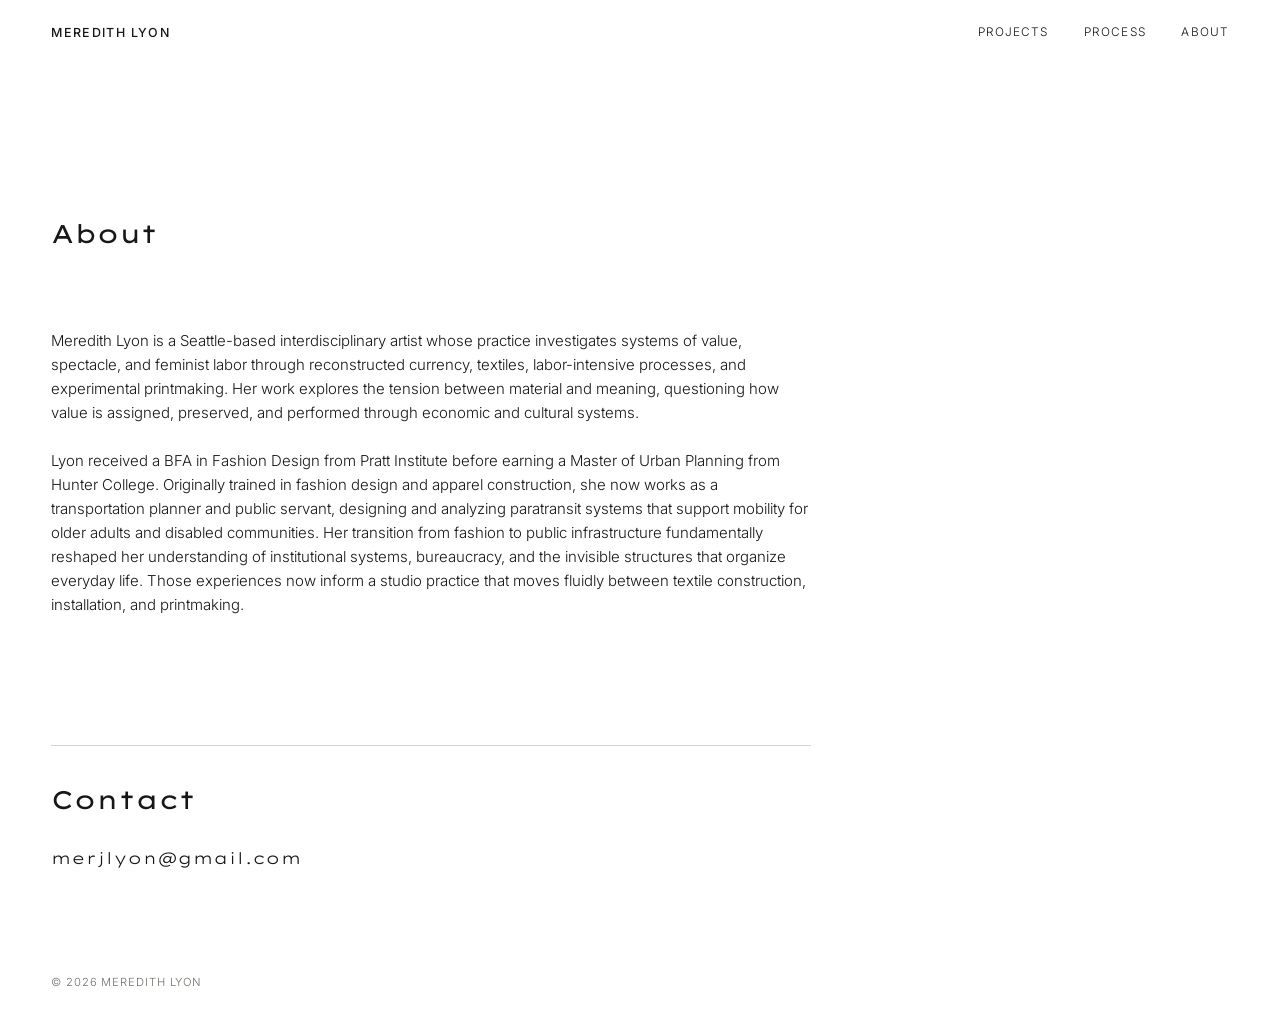
==== about.html @ 06076e41 "b" ====
<!doctype html>
<html lang="en">
<head>
  <meta charset="utf-8">
  <meta name="viewport" content="width=device-width, initial-scale=1">
  <link rel="preconnect" href="https://fonts.googleapis.com">
  <link rel="preconnect" href="https://fonts.gstatic.com" crossorigin>
  <link href="https://fonts.googleapis.com/css2?family=Inter:wght@300;400;500&family=Lexend+Peta:wght@300;400&display=swap" rel="stylesheet">
  <link rel="stylesheet" href="styles.css">
  <meta name="description" content="About interdisciplinary artist Meredith Lyon.">
  <title>About — Meredith Lyon</title>
</head>
<body>
  <header class="site-header">
    <a class="site-name" href="index.html">Meredith Lyon</a>
    <button class="menu-button" type="button" aria-expanded="false" aria-controls="site-nav">Menu</button>
    <nav id="site-nav" class="site-nav" aria-label="Primary navigation">
      <a href="projects.html">Projects</a>
      <a href="process.html">Process</a>
      <a href="about.html">About</a>
    </nav>
  </header>
  <main>
    <section class="section" aria-labelledby="about-title">
      <div class="section-heading"><h1 id="about-title">About</h1></div>
      <div class="about-text">
        <p>Meredith Lyon is a Seattle-based interdisciplinary artist whose practice investigates systems of value, spectacle, and feminist labor through reconstructed currency, textiles, labor-intensive processes, and experimental printmaking. Her work explores the tension between material and meaning, questioning how value is assigned, preserved, and performed through economic and cultural systems.</p>
        <p>Lyon received a BFA in Fashion Design from Pratt Institute before earning a Master of Urban Planning from Hunter College. Originally trained in fashion design and apparel construction, she now works as a transportation planner and public servant, designing and analyzing paratransit systems that support mobility for older adults and disabled communities. Her transition from fashion to public infrastructure fundamentally reshaped her understanding of institutional systems, bureaucracy, and the invisible structures that organize everyday life. Those experiences now inform a studio practice that moves fluidly between textile construction, installation, and printmaking.</p>
      </div>
      <div class="about-contact">
        <h2>Contact</h2>
        <a class="contact-link" href="mailto:merjlyon@gmail.com">merjlyon@gmail.com</a>
      </div>
    </section>
  </main>
  <footer class="site-footer"><p>© <span id="year"></span> Meredith Lyon</p></footer>
  <script src="script.js"></script>
</body>
</html>
---- styles.css ----
:root {
  --background: #fff;
  --surface: #fff;
  --text: #171717;
  --muted: #73706a;
  --line: #d7d3ca;
  --max-width: 1380px;
  --page-padding: clamp(20px, 4vw, 64px);
}

* {
  box-sizing: border-box;
}

html {
  scroll-behavior: smooth;
}

body {
  margin: 0;
  background: var(--background);
  color: var(--text);
  font-family: "Inter", Arial, sans-serif;
  font-size: 15px;
  font-weight: 300;
  line-height: 1.6;
}

img,
video {
  display: block;
  max-width: 100%;
}

img {
  width: 100%;
  height: auto;
}

a {
  color: inherit;
  text-decoration: none;
}

a:hover,
a:focus-visible {
  text-decoration: underline;
  text-underline-offset: 0.25em;
}

button {
  font: inherit;
}


/* ---------------------------------
   LANDING PAGE
---------------------------------- */

.entry-screen {
  position: fixed;
  inset: 0;
  display: grid;
  place-items: center;
  min-height: 100vh;
  overflow: hidden;
  background: #111;
}

.entry-art {
  position: absolute;
  inset: -5%;
  background-image: url("assets/1000-front-detail.jpg");
  background-size: cover;
  background-position: center 70%;

  filter: grayscale(15%) contrast(90%);
  transform: scale(2.1);
  opacity: 0.6;
}

.entry-overlay {
  position: absolute;
  inset: 0;
  background:
    linear-gradient(
      to bottom,
      rgba(9, 9, 9, 0.25),
      rgba(9, 9, 9, 0.58)
    ),
    radial-gradient(
      circle at center,
      rgba(255, 255, 255, 0.08),
      transparent 52%
    );
}

.entry-content {
  position: relative;
  z-index: 2;
  width: min(92vw, 900px);
  padding: 42px;
  color: #fff;
  text-align: center;
}

.entry-name {
  margin: 0 0 12px;
  font-family: "Lexend Peta", sans-serif;
  font-size: clamp(2.2rem, 5vw, 4.6rem);
  font-weight: 400;
  letter-spacing: -0.08em;
  opacity: 0.6;
}

.entry-nav {
  display: flex;
  justify-content: center;
  flex-wrap: wrap;
  gap: 14px 20px;
  margin-top: 28px;
}

.entry-nav a {
  font-size: 0.74rem;
  letter-spacing: 0.09em;
  text-transform: uppercase;
}


/* ---------------------------------
   SITE HEADER
---------------------------------- */

.site-header {
  position: sticky;
  top: 0;
  z-index: 20;
  display: flex;
  align-items: center;
  justify-content: space-between;
  min-height: 66px;
  padding: 0 var(--page-padding);
  background: color-mix(
    in srgb,
    var(--background) 93%,
    transparent
  );
  border-bottom: 1px solid transparent;
  backdrop-filter: blur(15px);
}

.site-header.is-scrolled {
  border-bottom-color: var(--line);
}

.site-name {
  font-size: 0.78rem;
  font-weight: 500;
  letter-spacing: 0.11em;
  text-transform: uppercase;
}

.site-nav {
  display: flex;
  gap: clamp(18px, 2.8vw, 36px);
  font-size: 0.74rem;
  letter-spacing: 0.09em;
  text-transform: uppercase;
}

.menu-button {
  display: none;
  border: 0;
  background: transparent;
  color: var(--text);
  cursor: pointer;
  letter-spacing: 0.08em;
  text-transform: uppercase;
}


/* ---------------------------------
   SHARED PAGE LAYOUT
---------------------------------- */

.section,
.site-footer {
  width: min(100%, var(--max-width));
  margin-inline: auto;
  padding-inline: var(--page-padding);
}

.section {
  padding-top: clamp(90px, 12vw, 170px);
}

.section-heading {
  margin-bottom: clamp(44px, 7vw, 82px);
}

h1,
h2,
h3 {
  margin: 0;
  font-family: "Lexend Peta", sans-serif;
  font-weight: 400;
  line-height: 1.08;
  font-size: clamp(1.25rem, 2vw, 2rem);
}


/* ---------------------------------
   PROJECTS PAGE
---------------------------------- */

.project + .project {
  margin-top: clamp(100px, 14vw, 190px);
}

.project-heading {
  display: flex;
  align-items: end;
  justify-content: space-between;
  gap: 30px;
  margin-bottom: 22px;
}

.project-series {
  margin: 0 0 10px;
  color: var(--muted);
  font-size: 0.68rem;
  font-weight: 500;
  letter-spacing: 0.13em;
  text-transform: uppercase;
}

.project-year {
  margin: 0 0 4px;
  color: var(--muted);
}

.project-main-image {
  margin: 0;
}

.project-main-image img {
  max-height: 88vh;
  object-fit: contain;
  background: var(--surface);
}

.project-information {
  display: grid;
  grid-template-columns:
    minmax(0, 1fr)
    minmax(250px, 0.58fr);
  gap: clamp(34px, 7vw, 100px);
  margin-top: 28px;
}

.project-description {
  max-width: 44rem;
  margin: 0;
  font-family: "Lexend Peta", sans-serif;
  font-size: clamp(0.95rem, 1vw, 1.25rem);
  line-height: 1.5;
}

.project-details {
  margin: 0;
}

.project-details div {
  display: grid;
  grid-template-columns: 110px 1fr;
  gap: 14px;
  padding: 10px 0;
  border-bottom: 1px solid var(--line);
}

.project-details dt {
  color: var(--muted);
  font-size: 0.69rem;
  font-weight: 500;
  letter-spacing: 0.08em;
  text-transform: uppercase;
}

.project-details dd {
  margin: 0;
}

.detail-grid {
  display: grid;
  grid-template-columns: 1fr;
  gap: clamp(12px, 2vw, 24px);
  margin-top: clamp(44px, 7vw, 86px);
}

.detail-grid figure {
  margin: 0;
}

.detail-grid img {
  width: 100%;
  height: clamp(360px, 58vw, 900px);
  object-fit: contain;
}


/* ---------------------------------
   PROCESS PAGE
---------------------------------- */

.process-section {
  padding-bottom: clamp(120px, 16vw, 240px);
}

.process-header {
  margin-bottom: clamp(48px, 7vw, 100px);
}

.process-header h1 {
  margin-bottom: 18px;
}

.process-intro-text {
  max-width: 600px;
  margin: 0;
  color: var(--muted);
  font-size: clamp(1rem, 1.4vw, 1.25rem);
}


/* Process banner */

.process-banner {
  width: 100%;
  height: clamp(280px, 42vw, 620px);
  margin: 0 0 clamp(120px, 17vw, 240px);
  overflow: hidden;
  background: #111;
}

.process-banner-video {
  width: 100%;
  height: 100%;
  object-fit: cover;
  object-position: center 12%;
  transform: scale(1.15);
  transform-origin: center 60%;
}


/* Process composition */

.process-exploration {
  display: flex;
  flex-direction: column;
  gap: clamp(90px, 14vw, 220px);
}

.process-piece {
  margin: 0;
}

.process-piece img,
.process-inline-video {
  width: 100%;
  height: auto;
}

.process-piece figcaption {
  max-width: 420px;
  margin-top: 12px;
  color: var(--muted);
  font-size: 0.72rem;
  letter-spacing: 0.04em;
  line-height: 1.5;
}


/* Process sizes */

.process-tiny {
  width: min(27%, 340px);
}

.process-small {
  width: min(39%, 500px);
}

.process-medium {
  width: min(53%, 700px);
}

.process-tall {
  width: min(45%, 590px);
}

.process-large {
  width: min(70%, 920px);
}

.process-wide {
  width: min(80%, 1060px);
}

.process-almost-full {
  width: min(90%, 1220px);
}

.process-full {
  width: 100%;
}

.process-video-piece {
  width: min(48%, 650px);
}

.process-video-wide {
  width: min(76%, 1000px);
}


/* Process alignment */

.process-left {
  align-self: flex-start;
}

.process-right {
  align-self: flex-end;
}

.process-center {
  align-self: center;
}

.process-left-offset {
  align-self: flex-start;
  margin-left: clamp(4%, 9vw, 140px);
}

.process-right-offset {
  align-self: flex-end;
  margin-right: clamp(4%, 8vw, 125px);
}

.process-center-offset {
  align-self: center;
}


/* Process videos */

.process-inline-video {
  max-height: 82vh;
  object-fit: cover;
  background: #111;
}


/* Parallax */

.parallax-piece {
  --parallax-offset: 0px;

  transform: translate3d(
    0,
    var(--parallax-offset),
    0
  );

  will-change: transform;
}


/* Process hover */

.process-piece img {
  transition:
    transform 0.55s ease,
    opacity 0.55s ease;
}

.process-piece:hover img {
  transform: scale(1.006);
}


/* ---------------------------------
   ABOUT PAGE
---------------------------------- */

.about-text,
.about-contact {
  max-width: 760px;
}

.about-text p {
  margin: 0 0 1.5rem;
}

.about-contact {
  margin-top: clamp(80px, 10vw, 130px);
  padding-top: 2.5rem;
  border-top: 1px solid var(--line);
}

.about-contact h2 {
  margin-bottom: 1.25rem;
}

.contact-link {
  display: inline-block;
  margin-top: 0.75rem;
  font-family: "Lexend Peta", sans-serif;
  font-size: 1rem;
  letter-spacing: 0.06em;
  border-bottom: 1px solid transparent;
  transition: border-color 0.25s;
}

.contact-link:hover {
  border-bottom-color: currentColor;
  text-decoration: none;
}


/* ---------------------------------
   FOOTER
---------------------------------- */

.site-footer {
  padding-top: 90px;
  padding-bottom: 28px;
  color: var(--muted);
  font-size: 0.7rem;
  letter-spacing: 0.08em;
  text-transform: uppercase;
}


/* ---------------------------------
   MOBILE
---------------------------------- */

@media (max-width: 760px) {
  .menu-button {
    display: block;
  }

  .site-nav {
    position: absolute;
    top: 65px;
    right: var(--page-padding);
    left: var(--page-padding);
    display: none;
    flex-direction: column;
    gap: 0;
    padding: 10px 0;
    background: var(--background);
    border-top: 1px solid var(--line);
    border-bottom: 1px solid var(--line);
  }

  .site-nav.is-open {
    display: flex;
  }

  .site-nav a {
    padding: 12px 0;
  }

  .project-information {
    grid-template-columns: 1fr;
  }

  .project-details div {
    grid-template-columns: 90px 1fr;
  }

  .detail-grid {
    grid-template-columns: 1fr;
  }

  .detail-grid img {
    height: auto;
  }

  .process-exploration {
    gap: 76px;
  }

  .process-tiny,
  .process-small,
  .process-medium,
  .process-tall,
  .process-large,
  .process-wide,
  .process-almost-full,
  .process-full,
  .process-video-piece,
  .process-video-wide {
    width: 100%;
  }

  .process-left,
  .process-right,
  .process-center,
  .process-left-offset,
  .process-right-offset,
  .process-center-offset {
    align-self: stretch;
    margin-left: 0;
    margin-right: 0;
  }

  .process-banner {
    height: 52vh;
    margin-bottom: 90px;
  }

  .process-banner-video {
    transform: scale(1.05);
  }

  .parallax-piece {
    transform: none !important;
  }
}


/* ---------------------------------
   REDUCED MOTION
---------------------------------- */

@media (prefers-reduced-motion: reduce) {
  html {
    scroll-behavior: auto;
  }

  .parallax-piece {
    transform: none !important;
  }

  .process-piece img {
    transition: none;
  }
}

/* =================================
   ARCHIVE PROJECT
================================= */

.archive-project {
  margin-bottom: clamp(120px, 16vw, 220px);
}


/* Cover */

.archive-cover-wrap {
  margin: 0;
}

.archive-cover {
  display: block;
  width: 100%;
  max-height: 82vh;
  object-fit: contain;
}


/* Project metadata */

.archive-meta {
  display: flex;
  justify-content: space-between;
  align-items: end;
  gap: 30px;
  margin-top: 22px;
}

.archive-category {
  margin: 0 0 8px;
  color: var(--muted);
  font-size: 0.68rem;
  font-weight: 500;
  letter-spacing: 0.12em;
  text-transform: uppercase;
}

.archive-meta h2 {
  margin: 0 0 7px;
  font-size: clamp(1rem, 1.3vw, 1.4rem);
}

.archive-year {
  margin: 0;
  color: var(--muted);
  font-size: 0.78rem;
}


/* View Project */

.archive-toggle,
.archive-close {
  border: 0;
  padding: 0 0 3px;
  background: transparent;
  color: var(--text);
  cursor: pointer;

  font-size: 0.72rem;
  letter-spacing: 0.09em;
  text-transform: uppercase;

  border-bottom: 1px solid var(--line);
}

.archive-toggle:hover,
.archive-close:hover {
  border-bottom-color: var(--text);
}


/* Expanded content */

.archive-more {
  margin-top: clamp(70px, 10vw, 140px);
}

.archive-project-intro {
  max-width: 620px;
  margin-bottom: clamp(90px, 12vw, 160px);
}

.archive-project-intro p {
  margin: 0;
  color: var(--muted);
}


/* Individual look */

.archive-look {
  margin-bottom: clamp(120px, 16vw, 220px);
}

.archive-look-heading {
  margin-bottom: 20px;
}

.archive-look-heading p {
  margin: 0;
  color: var(--muted);

  font-size: 0.68rem;
  font-weight: 500;
  letter-spacing: 0.13em;
  text-transform: uppercase;
}


/* Large editorial detail */

.archive-look-detail {
  width: min(72%, 900px);
  margin: 0 auto clamp(60px, 9vw, 120px);
}

.archive-look-detail img {
  display: block;
  width: 100%;
  height: auto;
}


/* Front / Back documentation */

.archive-look-pair {
  display: grid;
  grid-template-columns: repeat(2, minmax(0, 1fr));
  gap: clamp(20px, 3vw, 44px);
  align-items: start;
}

.archive-look-pair figure {
  margin: 0;
}

.archive-look-pair img {
  display: block;
  width: 100%;
  height: auto;
}

.archive-look-pair figcaption {
  margin-top: 9px;

  color: var(--muted);
  font-size: 0.68rem;
  letter-spacing: 0.08em;
  text-transform: uppercase;
}


/* Close button */

.archive-close {
  display: block;
  margin: clamp(70px, 10vw, 140px) auto 0;
}


/* Mobile */

@media (max-width: 760px) {

  .archive-meta {
    flex-direction: column;
    align-items: flex-start;
  }

  .archive-look-detail {
    width: 100%;
  }

  .archive-look-pair {
    grid-template-columns: 1fr;
    gap: 40px;
  }

}

.archive-extra-detail {
  width: 100%;
  max-width: 900px;
  margin: clamp(70px, 10vw, 140px) 0 0;
}

.archive-extra-detail img {
  width: 100%;
  height: auto;
  display: block;
}
/* =================================
   FLEABAG DOGWEAR
================================= */

.fleabag-flow {
  display: flex;
  flex-direction: column;
  gap: clamp(70px, 10vw, 150px);
}


/* Individual images */

.fleabag-image {
  margin: 0;
}

.fleabag-image img,
.fleabag-pair img {
  display: block;
  width: 100%;
  height: auto;
}


/* Image sizes */

.fleabag-small {
  width: min(38%, 480px);
}

.fleabag-medium {
  width: min(55%, 700px);
}

.fleabag-large {
  width: min(72%, 950px);
}

.fleabag-wide {
  width: min(86%, 1120px);
}


/* Alignment */

.fleabag-left {
  align-self: flex-start;
}

.fleabag-right {
  align-self: flex-end;
}

.fleabag-center {
  align-self: center;
}

.fleabag-left-offset {
  align-self: flex-start;
  margin-left: clamp(5%, 10vw, 150px);
}


/* Paired images */

.fleabag-pair {
  display: grid;
  grid-template-columns: repeat(2, minmax(0, 1fr));
  gap: clamp(20px, 3vw, 46px);

  width: min(82%, 1080px);
  margin: 0 auto;
  align-items: start;
}

.fleabag-pair figure {
  margin: 0;
}

.fleabag-pair-offset {
  align-self: flex-end;
  margin-right: 0;
}

.fleabag-pair-narrow {
  width: min(65%, 850px);
}


/* Small hover treatment */

.fleabag-image img,
.fleabag-pair img {
  transition: transform 0.5s ease;
}

.fleabag-image:hover img,
.fleabag-pair figure:hover img {
  transform: scale(1.005);
}


/* Mobile */

@media (max-width: 760px) {

  .fleabag-flow {
    gap: 70px;
  }

  .fleabag-small,
  .fleabag-medium,
  .fleabag-large,
  .fleabag-wide,
  .fleabag-pair,
  .fleabag-pair-narrow {
    width: 100%;
  }

  .fleabag-left,
  .fleabag-right,
  .fleabag-center,
  .fleabag-left-offset {
    align-self: stretch;
    margin-left: 0;
  }

  .fleabag-pair {
    grid-template-columns: 1fr;
    gap: 36px;
  }

}
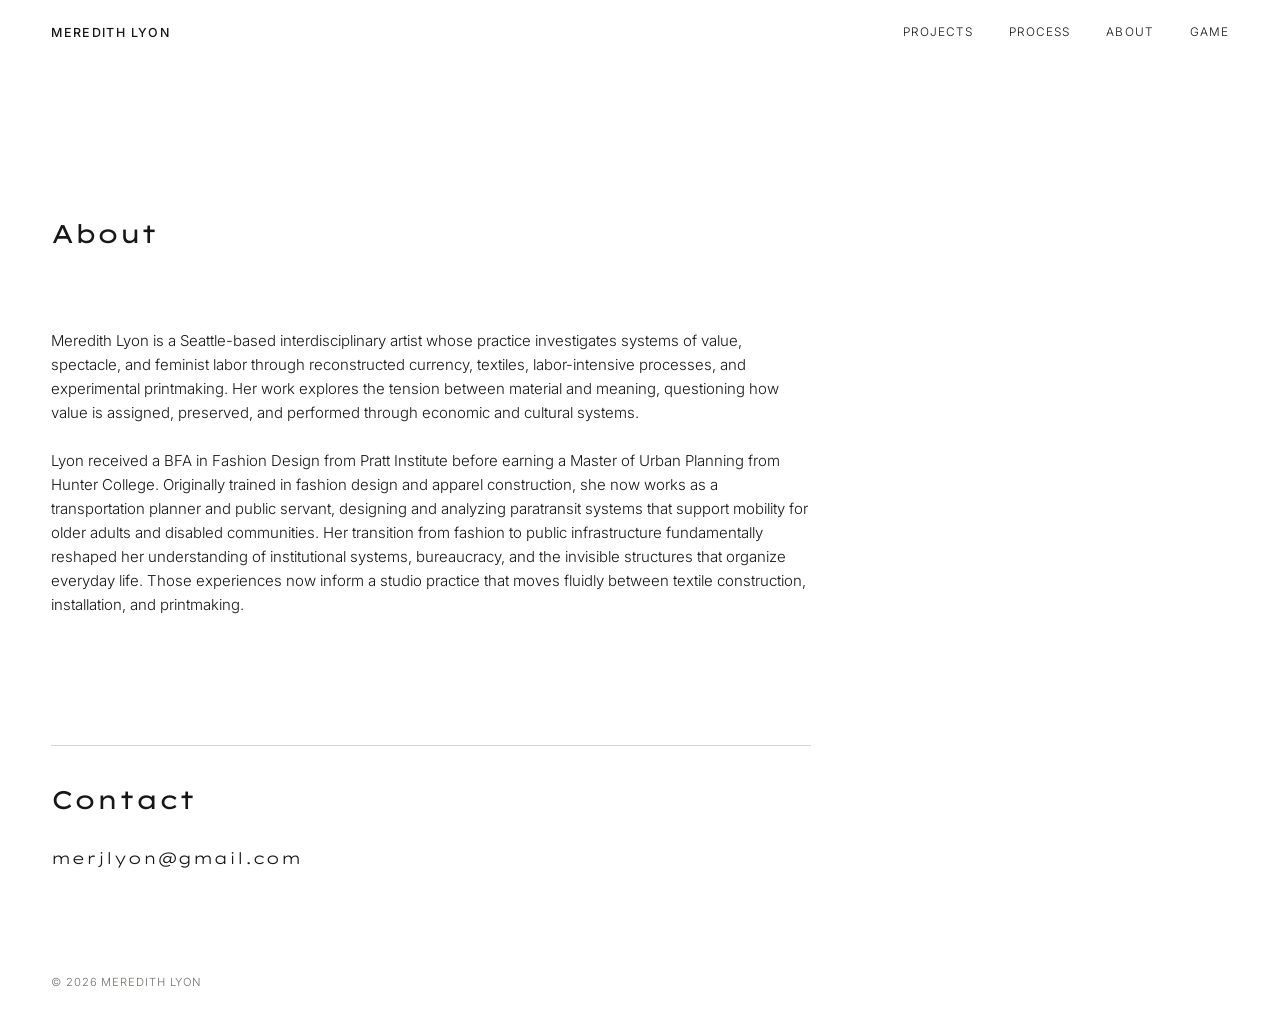
==== commit 45d4633f: "Add Ticket" ====
--- a/about.html
+++ b/about.html
@@ -1,6 +1,15 @@
 <!doctype html>
 <html lang="en">
 <head>
+        <!-- Google tag (gtag.js) -->
+  <script async src="https://www.googletagmanager.com/gtag/js?id=G-JKX84STS1D"></script>
+  <script>
+    window.dataLayer = window.dataLayer || [];
+    function gtag(){dataLayer.push(arguments);}
+    gtag('js', new Date());
+
+    gtag('config', 'G-JKX84STS1D');
+  </script>
   <meta charset="utf-8">
   <meta name="viewport" content="width=device-width, initial-scale=1">
   <link rel="preconnect" href="https://fonts.googleapis.com">
@@ -9,6 +18,11 @@
   <link rel="stylesheet" href="styles.css">
   <meta name="description" content="About interdisciplinary artist Meredith Lyon.">
   <title>About — Meredith Lyon</title>
+
+<meta
+  name="description"
+  content="Meredith Lyon is a Seattle-based interdisciplinary artist working across reconstructed currency, textiles, installation, and printmaking."
+>
 </head>
 <body>
   <header class="site-header">
@@ -18,6 +32,7 @@
       <a href="projects.html">Projects</a>
       <a href="process.html">Process</a>
       <a href="about.html">About</a>
+      <a href="game.html" class="game-link">Game</a>
     </nav>
   </header>
   <main>
@@ -28,8 +43,15 @@
         <p>Lyon received a BFA in Fashion Design from Pratt Institute before earning a Master of Urban Planning from Hunter College. Originally trained in fashion design and apparel construction, she now works as a transportation planner and public servant, designing and analyzing paratransit systems that support mobility for older adults and disabled communities. Her transition from fashion to public infrastructure fundamentally reshaped her understanding of institutional systems, bureaucracy, and the invisible structures that organize everyday life. Those experiences now inform a studio practice that moves fluidly between textile construction, installation, and printmaking.</p>
       </div>
       <div class="about-contact">
-        <h2>Contact</h2>
-        <a class="contact-link" href="mailto:merjlyon@gmail.com">merjlyon@gmail.com</a>
+<h2>Contact</h2>
+
+<a
+  class="contact-link"
+  href="mailto:merjlyon@gmail.com"
+  onclick="gtag('event', 'contact_click', {'contact_method': 'email'});"
+>
+  merjlyon@gmail.com
+</a>
       </div>
     </section>
   </main>
--- a/styles.css
+++ b/styles.css
@@ -981,4 +981,176 @@
     gap: 36px;
   }
 
+}
+
+
+/* =================================
+   GAME TRANSITION
+================================= */
+
+.game-transition {
+  position: fixed;
+  inset: 0;
+
+  z-index: 999999;
+
+  display: none;
+
+  overflow: hidden;
+
+  background: #000;
+
+  pointer-events: none;
+}
+
+
+.game-transition.is-active {
+  display: block;
+
+  animation:
+    transitionGlitch 700ms steps(2, end);
+}
+
+
+.game-transition-noise {
+  position: absolute;
+  inset: -10%;
+
+  z-index: 2;
+
+  background:
+    repeating-linear-gradient(
+      0deg,
+      rgba(255,255,255,.13) 0,
+      rgba(255,255,255,.13) 1px,
+      rgba(0,0,0,.15) 1px,
+      rgba(0,0,0,.15) 4px
+    );
+
+  mix-blend-mode: difference;
+
+  animation:
+    glitchNoise 90ms steps(2, end) infinite;
+}
+
+
+.game-transition-image {
+  position: absolute;
+  inset: 0;
+
+  width: 100%;
+  height: 100%;
+
+  object-fit: cover;
+
+  opacity: 0;
+
+  z-index: 1;
+}
+
+
+.game-transition.is-active
+.game-transition-image {
+  animation:
+    flashGameImage 700ms steps(1, end);
+}
+
+
+@keyframes flashGameImage {
+
+  0% {
+    opacity: 0;
+  }
+
+  22% {
+    opacity: 0;
+  }
+
+  23% {
+    opacity: 1;
+  }
+
+  42% {
+    opacity: 1;
+  }
+
+  43% {
+    opacity: 0;
+  }
+
+  100% {
+    opacity: 0;
+  }
+
+}
+
+
+@keyframes transitionGlitch {
+
+  0% {
+    transform: translate(0);
+    filter: none;
+  }
+
+  15% {
+    transform: translate(-12px, 3px);
+    filter:
+      contrast(2)
+      saturate(2);
+  }
+
+  30% {
+    transform: translate(15px, -5px);
+    filter:
+      hue-rotate(90deg)
+      contrast(1.8);
+  }
+
+  48% {
+    transform:
+      translate(-8px, 4px)
+      skewX(3deg);
+
+    filter:
+      invert(.2)
+      saturate(3);
+  }
+
+  65% {
+    transform: translate(11px, -2px);
+  }
+
+  80% {
+    transform: translate(-5px, 2px);
+    filter: contrast(2.5);
+  }
+
+  100% {
+    transform: translate(0);
+    filter: none;
+  }
+
+}
+
+
+@keyframes glitchNoise {
+
+  0% {
+    transform:
+      translate(0, 0)
+      scale(1.1);
+  }
+
+  50% {
+    transform:
+      translate(-10px, 4px)
+      scale(1.15);
+  }
+
+  100% {
+    transform:
+      translate(7px, -3px)
+      scale(1.1);
+  }
+
 }
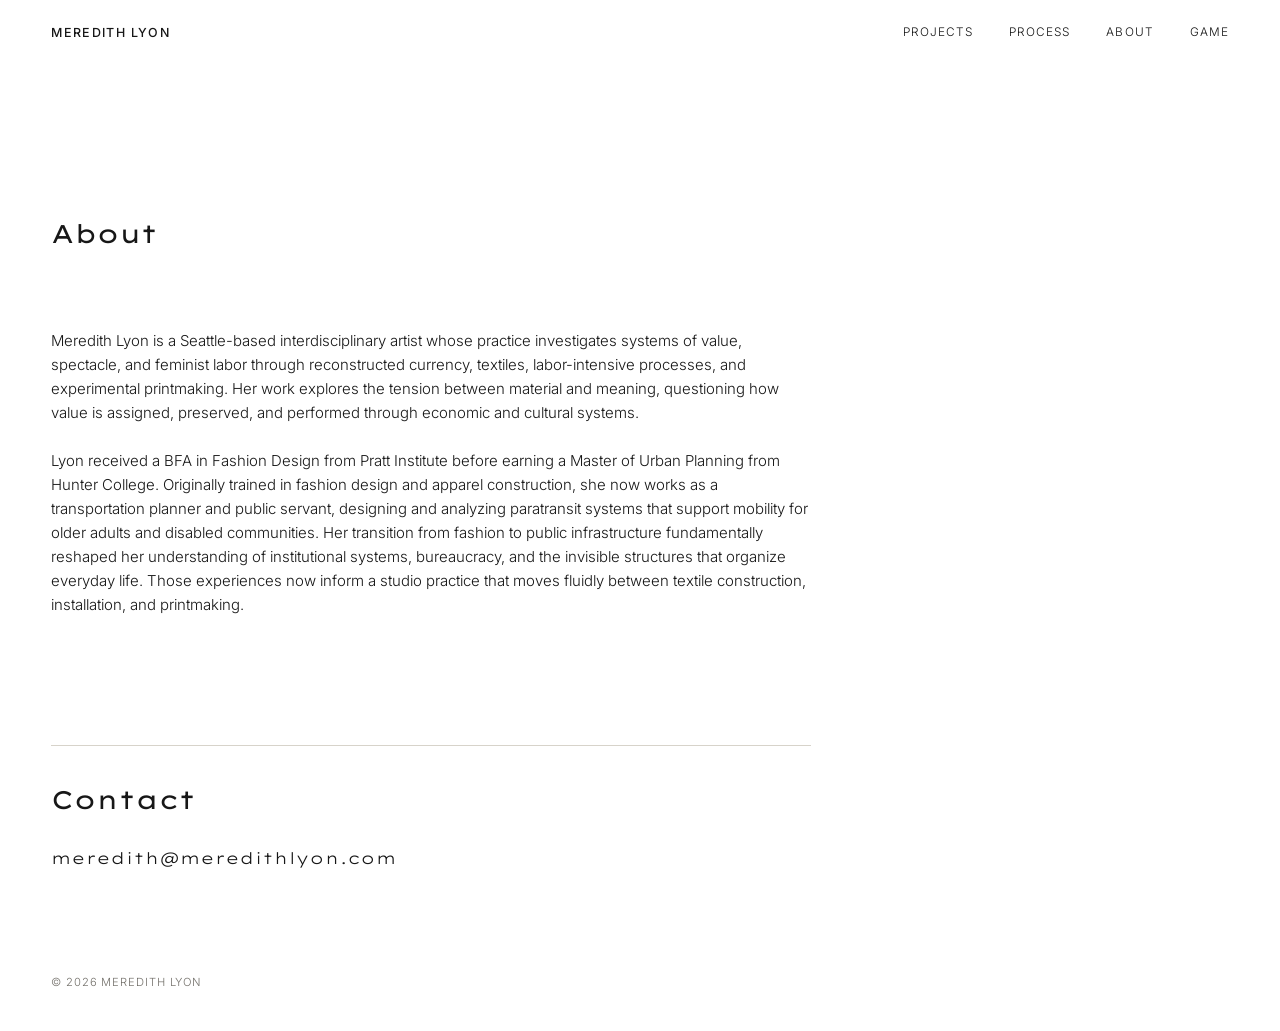
==== commit ea91ad3b: "email" ====
--- a/about.html
+++ b/about.html
@@ -25,6 +25,21 @@
 >
 </head>
 <body>
+    <!-- GAME TRANSITION -->
+  <div
+    class="game-transition"
+    id="game-transition"
+    aria-hidden="true"
+  >
+    <div class="game-transition-noise"></div>
+
+    <img
+      class="game-transition-image"
+      src="assets/money-duck.png"
+      alt=""
+    >
+  </div>
+
   <header class="site-header">
     <a class="site-name" href="index.html">Meredith Lyon</a>
     <button class="menu-button" type="button" aria-expanded="false" aria-controls="site-nav">Menu</button>
@@ -50,7 +65,7 @@
   href="mailto:merjlyon@gmail.com"
   onclick="gtag('event', 'contact_click', {'contact_method': 'email'});"
 >
-  merjlyon@gmail.com
+  meredith@meredithlyon.com
 </a>
       </div>
     </section>
--- a/styles.css
+++ b/styles.css
@@ -60,9 +60,13 @@
 .entry-screen {
   position: fixed;
   inset: 0;
+
   display: grid;
   place-items: center;
+
   min-height: 100vh;
+  min-height: 100svh;
+
   overflow: hidden;
   background: #111;
 }
@@ -1153,4 +1157,10 @@
       scale(1.1);
   }
 
+}
+
+@media (max-width: 760px) {
+  .entry-screen {
+    min-height: 100svh;
+  }
 }
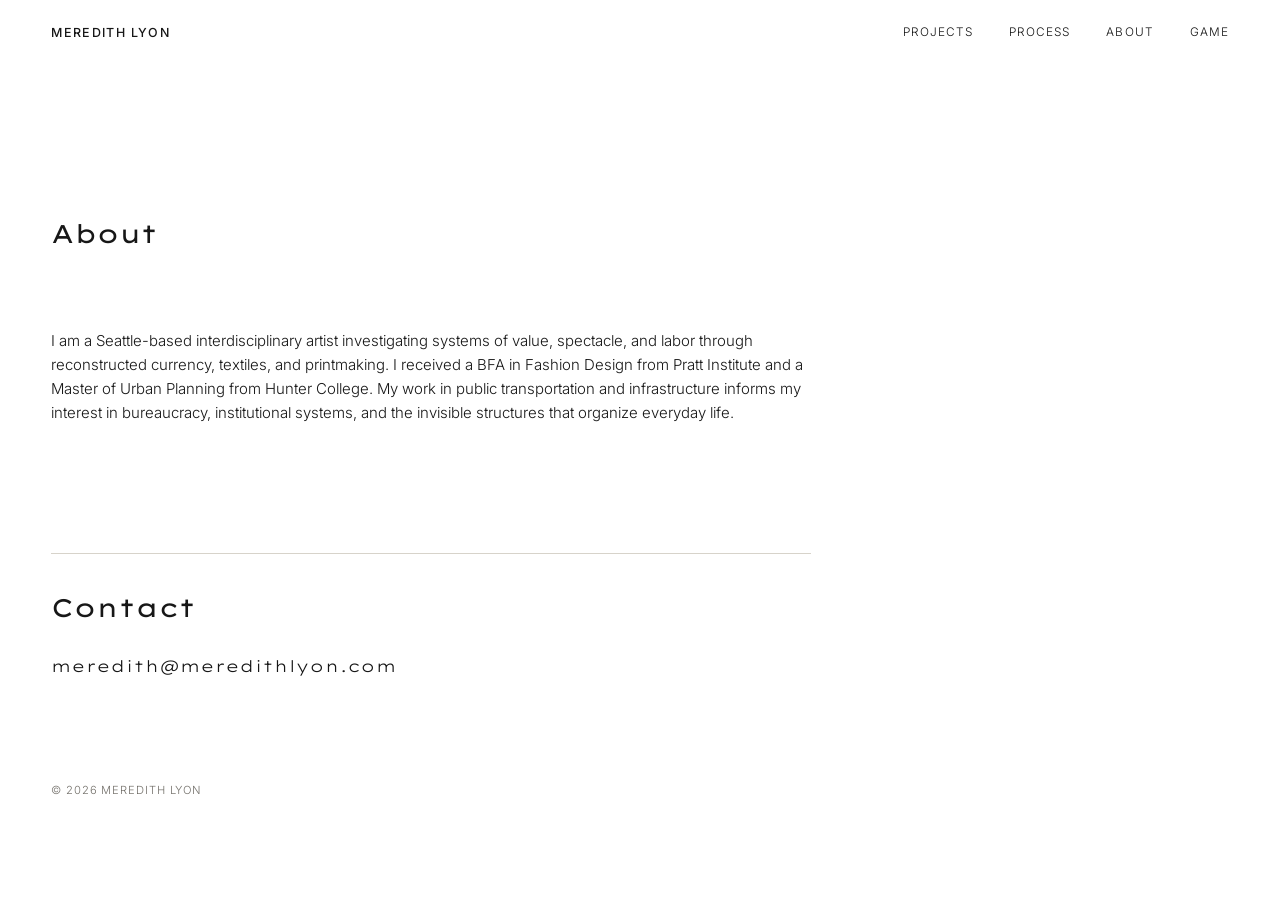
==== commit 5186f152: "remove processs3" ====
--- a/about.html
+++ b/about.html
@@ -54,9 +54,8 @@
     <section class="section" aria-labelledby="about-title">
       <div class="section-heading"><h1 id="about-title">About</h1></div>
       <div class="about-text">
-        <p>Meredith Lyon is a Seattle-based interdisciplinary artist whose practice investigates systems of value, spectacle, and feminist labor through reconstructed currency, textiles, labor-intensive processes, and experimental printmaking. Her work explores the tension between material and meaning, questioning how value is assigned, preserved, and performed through economic and cultural systems.</p>
-        <p>Lyon received a BFA in Fashion Design from Pratt Institute before earning a Master of Urban Planning from Hunter College. Originally trained in fashion design and apparel construction, she now works as a transportation planner and public servant, designing and analyzing paratransit systems that support mobility for older adults and disabled communities. Her transition from fashion to public infrastructure fundamentally reshaped her understanding of institutional systems, bureaucracy, and the invisible structures that organize everyday life. Those experiences now inform a studio practice that moves fluidly between textile construction, installation, and printmaking.</p>
-      </div>
+        <p>I am a Seattle-based interdisciplinary artist investigating systems of value, spectacle, and labor through reconstructed currency, textiles, and printmaking. I received a BFA in Fashion Design from Pratt Institute and a Master of Urban Planning from Hunter College. My work in public transportation and infrastructure informs my interest in bureaucracy, institutional systems, and the invisible structures that organize everyday life.</p>
+       
       <div class="about-contact">
 <h2>Contact</h2>
 
--- a/styles.css
+++ b/styles.css
@@ -1163,4 +1163,29 @@
   .entry-screen {
     min-height: 100svh;
   }
+}
+
+@media (max-width: 760px) {
+
+  .entry-name {
+    white-space: nowrap !important;
+    width: max-content !important;
+    max-width: none !important;
+
+    font-size: clamp(22px, 7.5vw, 40px) !important;
+
+    position: relative;
+    left: 50%;
+    transform: translateX(-50%);
+
+    margin-left: 0;
+    margin-right: 0;
+  }
+
+}
+
+@media (max-width: 760px) {
+  .entry-name {
+    transform: translateX(-51.5%);
+  }
 }
